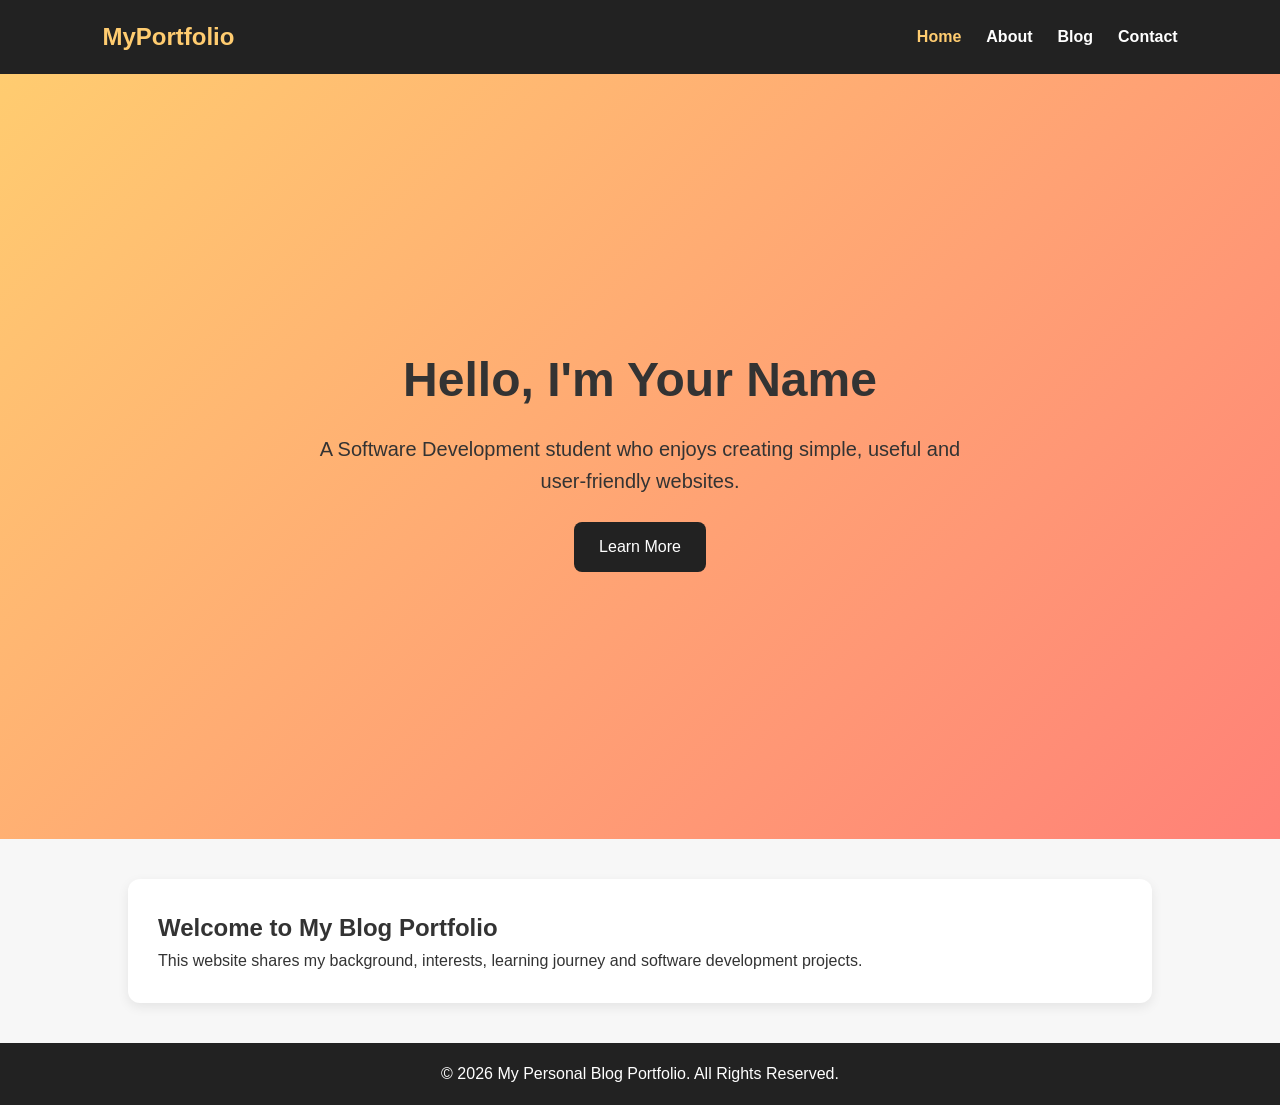
==== index.html @ 603493c1 "Initial project setup" ====
<!DOCTYPE html>
<html lang="en">
<head>
  <meta charset="UTF-8">
  <meta name="viewport" content="width=device-width, initial-scale=1.0">
  <title>My Personal Blog Portfolio</title>
  <link rel="stylesheet" href="css/style.css">
</head>
<body>

<header>
  <nav class="navbar">
    <h2 class="logo">MyPortfolio</h2>
    <ul class="nav-links" id="navLinks">
      <li><a href="index.html" class="active">Home</a></li>
      <li><a href="about.html">About</a></li>
      <li><a href="blog.html">Blog</a></li>
      <li><a href="contact.html">Contact</a></li>
    </ul>
    <button class="menu-btn" onclick="toggleMenu()">☰</button>
  </nav>
</header>

<section class="hero">
  <div class="hero-text">
    <h1>Hello, I'm Your Name</h1>
    <p>A Software Development student who enjoys creating simple, useful and user-friendly websites.</p>
    <a href="about.html" class="btn">Learn More</a>
  </div>
</section>

<section class="content">
  <h2>Welcome to My Blog Portfolio</h2>
  <p>This website shares my background, interests, learning journey and software development projects.</p>
</section>

<footer>
  <p>&copy; 2026 My Personal Blog Portfolio. All Rights Reserved.</p>
</footer>

<script src="js/script.js"></script>
</body>
</html>
---- css/style.css ----
* {
  margin: 0;
  padding: 0;
  box-sizing: border-box;
  font-family: Arial, sans-serif;
}

body {
  background: #f7f7f7;
  color: #333;
  line-height: 1.6;
}

.navbar {
  background: #222;
  color: white;
  padding: 18px 8%;
  display: flex;
  justify-content: space-between;
  align-items: center;
}

.logo {
  color: #ffcc70;
}

.nav-links {
  list-style: none;
  display: flex;
  gap: 25px;
}

.nav-links a {
  color: white;
  text-decoration: none;
  font-weight: bold;
}

.nav-links a:hover,
.nav-links .active {
  color: #ffcc70;
}

.menu-btn {
  display: none;
  background: none;
  color: white;
  font-size: 28px;
  border: none;
  cursor: pointer;
}

.hero {
  min-height: 85vh;
  background: linear-gradient(135deg, #ffcc70, #ff8177);
  display: flex;
  align-items: center;
  justify-content: center;
  text-align: center;
  padding: 40px;
}

.hero h1 {
  font-size: 48px;
  margin-bottom: 15px;
}

.hero p {
  font-size: 20px;
  max-width: 650px;
  margin: auto;
}

.btn {
  display: inline-block;
  margin-top: 25px;
  padding: 12px 25px;
  background: #222;
  color: white;
  text-decoration: none;
  border-radius: 8px;
}

.content,
.contact-box {
  width: 80%;
  margin: 40px auto;
  background: white;
  padding: 30px;
  border-radius: 12px;
  box-shadow: 0 4px 12px rgba(0,0,0,0.08);
}

.page-header {
  background: #ffcc70;
  text-align: center;
  padding: 50px 20px;
}

.page-header h1 {
  font-size: 38px;
}

.card h2 {
  margin-top: 20px;
  color: #222;
}

.skills {
  margin: 20px 0;
}

.skills span {
  display: inline-block;
  background: #222;
  color: white;
  padding: 8px 14px;
  margin: 6px;
  border-radius: 20px;
}

.blog-container {
  width: 80%;
  margin: 40px auto;
  display: grid;
  grid-template-columns: repeat(3, 1fr);
  gap: 25px;
}

.blog-card {
  background: white;
  padding: 25px;
  border-radius: 12px;
  box-shadow: 0 4px 12px rgba(0,0,0,0.08);
  transition: 0.3s;
}

.blog-card:hover {
  transform: translateY(-8px);
}

.blog-card h2 {
  margin-bottom: 15px;
  color: #222;
}

.blog-card span {
  display: block;
  margin-top: 15px;
  color: #777;
  font-size: 14px;
}

form {
  margin-top: 20px;
}

input,
textarea {
  width: 100%;
  padding: 12px;
  margin-bottom: 15px;
  border: 1px solid #ccc;
  border-radius: 8px;
}

textarea {
  height: 120px;
}

button {
  padding: 12px 25px;
  background: #222;
  color: white;
  border: none;
  border-radius: 8px;
  cursor: pointer;
}

button:hover {
  background: #444;
}

#message {
  margin-top: 15px;
  color: green;
  font-weight: bold;
}

footer {
  background: #222;
  color: white;
  text-align: center;
  padding: 18px;
  margin-top: 40px;
}

@media screen and (max-width: 768px) {
  .menu-btn {
    display: block;
  }

  .nav-links {
    display: none;
    flex-direction: column;
    background: #222;
    position: absolute;
    top: 70px;
    right: 0;
    width: 100%;
    text-align: center;
    padding: 20px;
  }

  .nav-links.show {
    display: flex;
  }

  .hero h1 {
    font-size: 34px;
  }

  .blog-container {
    grid-template-columns: 1fr;
    width: 90%;
  }

  .content,
  .contact-box {
    width: 90%;
  }
}
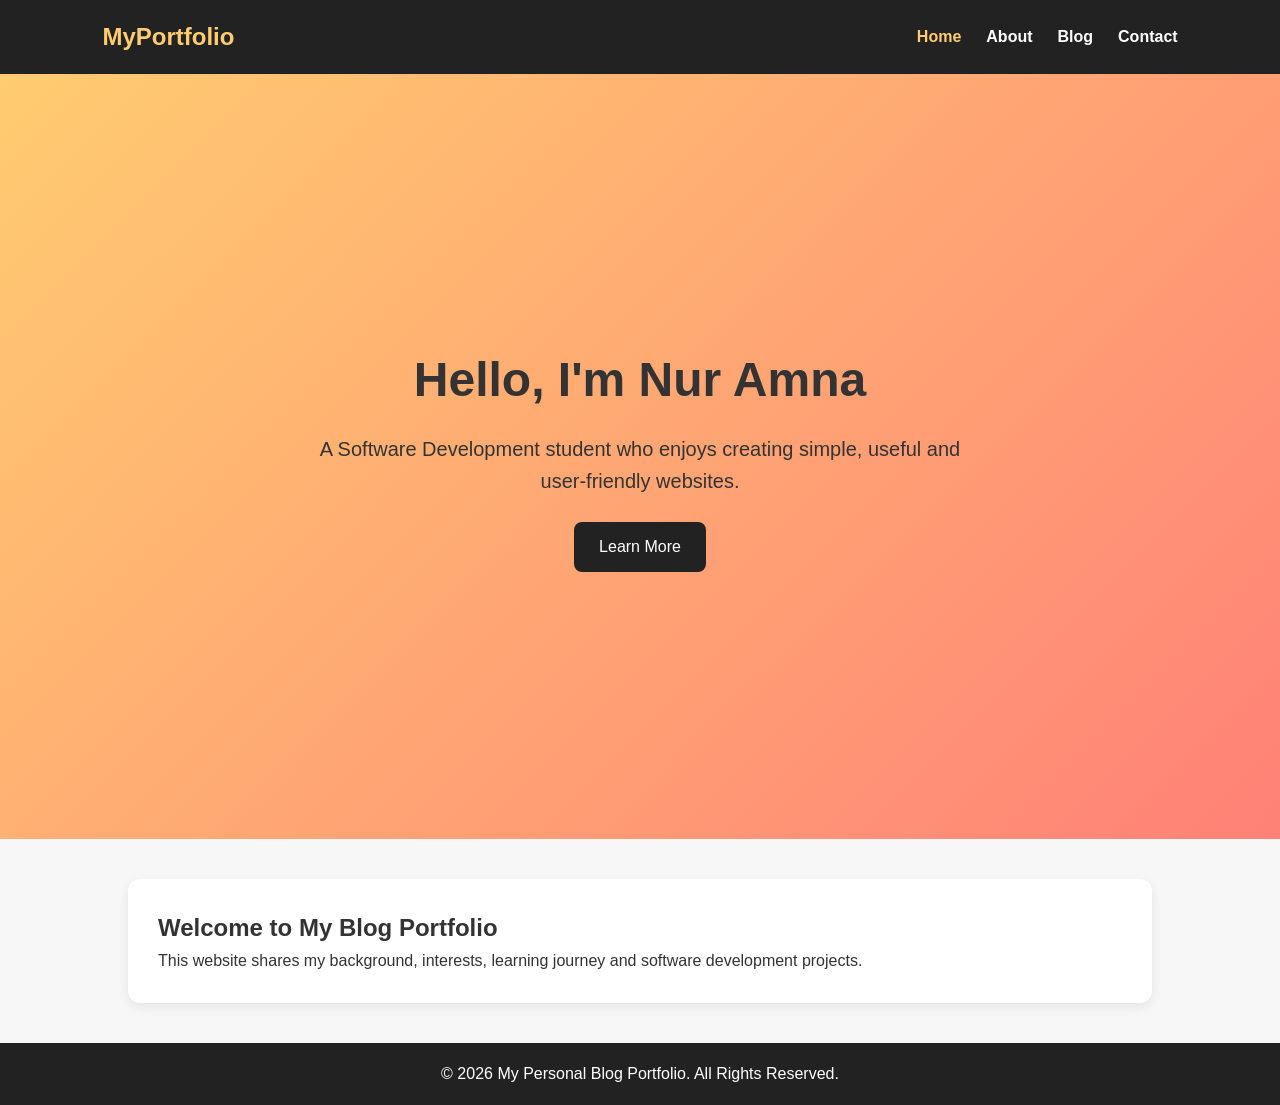
==== commit d7b0fed7: "Updated personal information" ====
--- a/index.html
+++ b/index.html
@@ -23,7 +23,7 @@
 
 <section class="hero">
   <div class="hero-text">
-    <h1>Hello, I'm Your Name</h1>
+    <h1>Hello, I'm Nur Amna</h1>
     <p>A Software Development student who enjoys creating simple, useful and user-friendly websites.</p>
     <a href="about.html" class="btn">Learn More</a>
   </div>
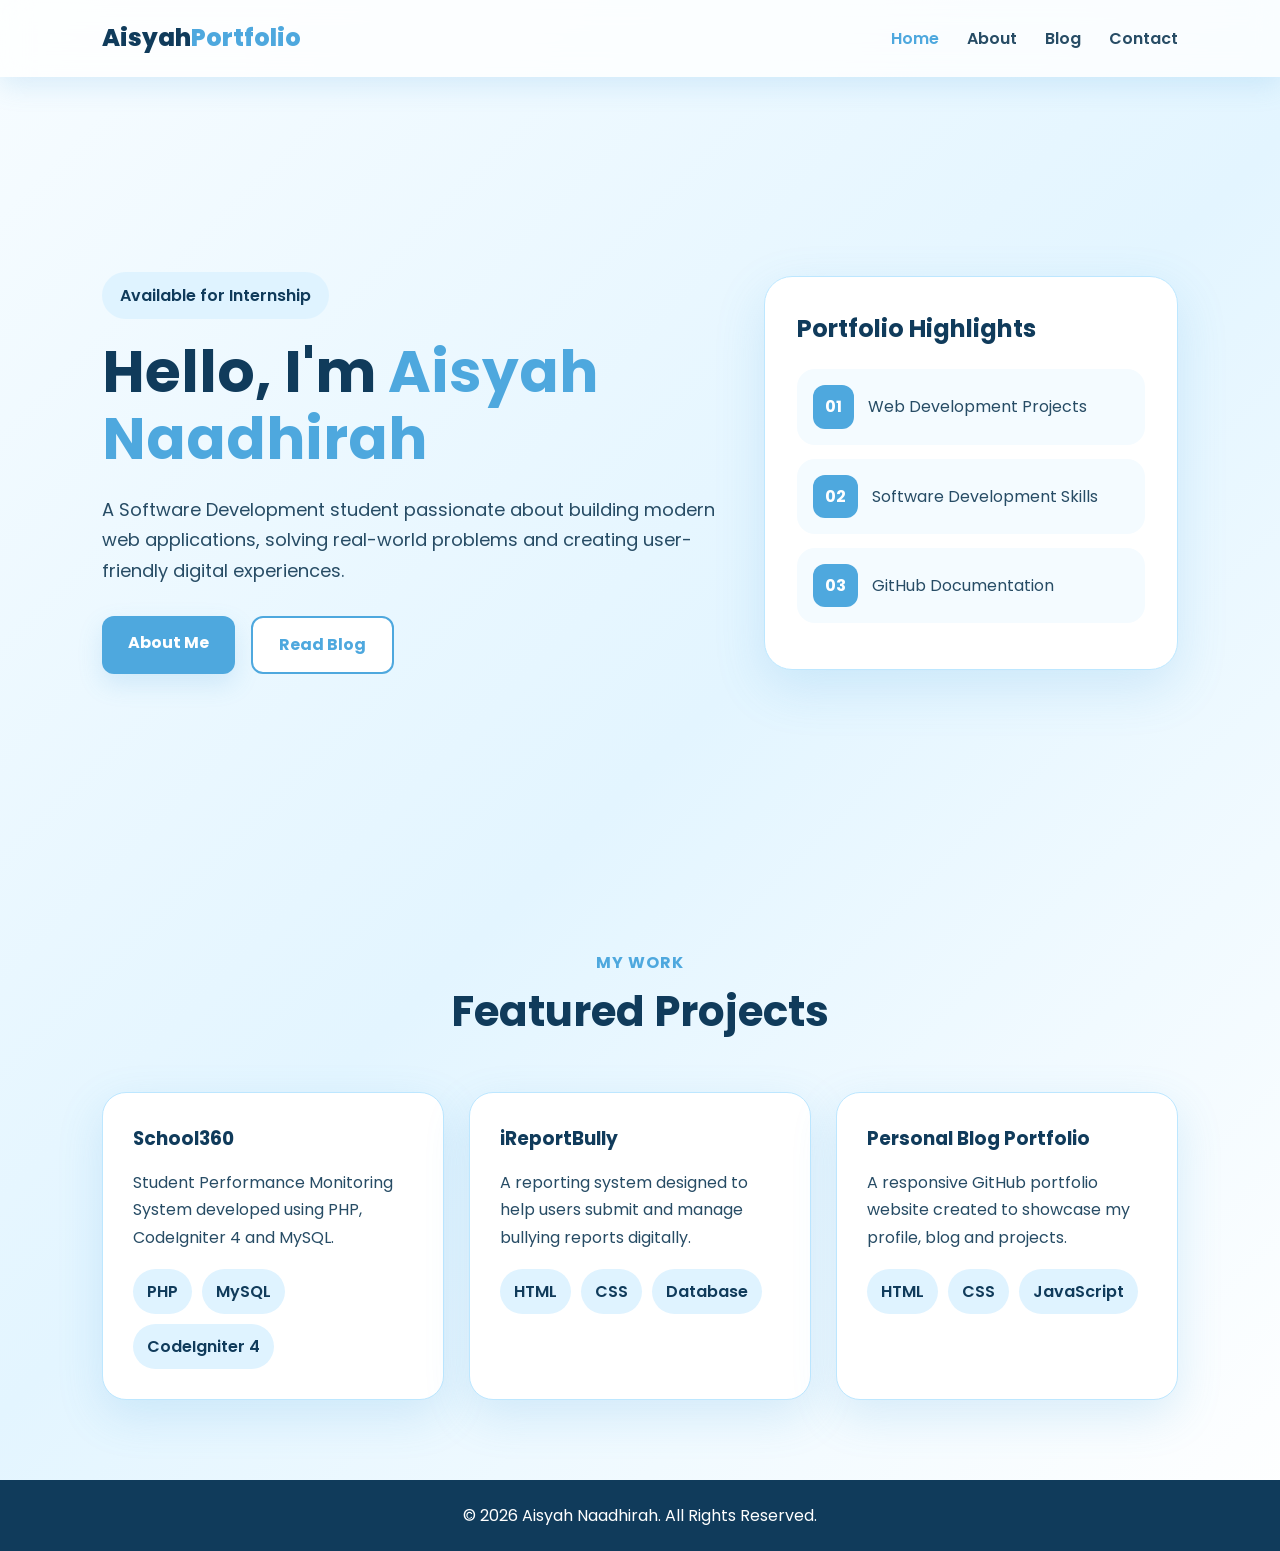
==== commit 180380a8: "Redesign portfolio with soft blue professional theme" ====
--- a/index.html
+++ b/index.html
@@ -3,39 +3,101 @@
 <head>
   <meta charset="UTF-8">
   <meta name="viewport" content="width=device-width, initial-scale=1.0">
-  <title>My Personal Blog Portfolio</title>
+  <title>Aisyah Naadhirah | Personal Blog Portfolio</title>
+  <link rel="preconnect" href="https://fonts.googleapis.com">
+  <link href="https://fonts.googleapis.com/css2?family=Poppins:wght@300;400;500;600;700;800&display=swap" rel="stylesheet">
   <link rel="stylesheet" href="css/style.css">
 </head>
 <body>
 
-<header>
+<header class="header">
   <nav class="navbar">
-    <h2 class="logo">MyPortfolio</h2>
+    <a href="index.html" class="logo">Aisyah<span>Portfolio</span></a>
+
     <ul class="nav-links" id="navLinks">
       <li><a href="index.html" class="active">Home</a></li>
       <li><a href="about.html">About</a></li>
       <li><a href="blog.html">Blog</a></li>
       <li><a href="contact.html">Contact</a></li>
     </ul>
+
     <button class="menu-btn" onclick="toggleMenu()">☰</button>
   </nav>
 </header>
 
 <section class="hero">
-  <div class="hero-text">
-    <h1>Hello, I'm Nur Amna</h1>
-    <p>A Software Development student who enjoys creating simple, useful and user-friendly websites.</p>
-    <a href="about.html" class="btn">Learn More</a>
+  <div class="hero-content fade-in">
+    <p class="tag">Available for Internship</p>
+    <h1>Hello, I'm <span>Aisyah Naadhirah</span></h1>
+    <p class="hero-text">
+      A Software Development student passionate about building modern web applications,
+      solving real-world problems and creating user-friendly digital experiences.
+    </p>
+
+    <div class="hero-buttons">
+      <a href="about.html" class="btn primary-btn">About Me</a>
+      <a href="blog.html" class="btn secondary-btn">Read Blog</a>
+    </div>
+  </div>
+
+  <div class="hero-card fade-in">
+    <h3>Portfolio Highlights</h3>
+    <div class="highlight">
+      <span>01</span>
+      <p>Web Development Projects</p>
+    </div>
+    <div class="highlight">
+      <span>02</span>
+      <p>Software Development Skills</p>
+    </div>
+    <div class="highlight">
+      <span>03</span>
+      <p>GitHub Documentation</p>
+    </div>
   </div>
 </section>
 
-<section class="content">
-  <h2>Welcome to My Blog Portfolio</h2>
-  <p>This website shares my background, interests, learning journey and software development projects.</p>
+<section class="section">
+  <div class="section-title">
+    <p>My Work</p>
+    <h2>Featured Projects</h2>
+  </div>
+
+  <div class="project-grid">
+    <div class="project-card">
+      <h3>School360</h3>
+      <p>Student Performance Monitoring System developed using PHP, CodeIgniter 4 and MySQL.</p>
+      <div class="tech">
+        <span>PHP</span>
+        <span>MySQL</span>
+        <span>CodeIgniter 4</span>
+      </div>
+    </div>
+
+    <div class="project-card">
+      <h3>iReportBully</h3>
+      <p>A reporting system designed to help users submit and manage bullying reports digitally.</p>
+      <div class="tech">
+        <span>HTML</span>
+        <span>CSS</span>
+        <span>Database</span>
+      </div>
+    </div>
+
+    <div class="project-card">
+      <h3>Personal Blog Portfolio</h3>
+      <p>A responsive GitHub portfolio website created to showcase my profile, blog and projects.</p>
+      <div class="tech">
+        <span>HTML</span>
+        <span>CSS</span>
+        <span>JavaScript</span>
+      </div>
+    </div>
+  </div>
 </section>
 
 <footer>
-  <p>&copy; 2026 My Personal Blog Portfolio. All Rights Reserved.</p>
+  <p>© 2026 Aisyah Naadhirah. All Rights Reserved.</p>
 </footer>
 
 <script src="js/script.js"></script>
--- a/css/style.css
+++ b/css/style.css
@@ -2,231 +2,432 @@
   margin: 0;
   padding: 0;
   box-sizing: border-box;
-  font-family: Arial, sans-serif;
+  font-family: 'Poppins', sans-serif;
+}
+
+:root {
+  --primary: #4ea8de;
+  --secondary: #dff3ff;
+  --accent: #bde7ff;
+  --dark: #103b5b;
+  --text: #274c65;
+  --white: #ffffff;
+  --soft: #f4fbff;
+  --shadow: rgba(78, 168, 222, 0.18);
 }
 
 body {
-  background: #f7f7f7;
-  color: #333;
-  line-height: 1.6;
+  background: linear-gradient(135deg, #f7fcff, #e3f5ff, #ffffff);
+  color: var(--text);
+  line-height: 1.7;
+}
+
+.header {
+  width: 100%;
+  padding: 18px 8%;
+  position: sticky;
+  top: 0;
+  z-index: 1000;
+  background: rgba(255, 255, 255, 0.78);
+  backdrop-filter: blur(14px);
+  box-shadow: 0 8px 28px var(--shadow);
 }
 
 .navbar {
-  background: #222;
-  color: white;
-  padding: 18px 8%;
   display: flex;
   justify-content: space-between;
   align-items: center;
 }
 
 .logo {
-  color: #ffcc70;
+  text-decoration: none;
+  font-size: 24px;
+  font-weight: 800;
+  color: var(--dark);
+}
+
+.logo span {
+  color: var(--primary);
 }
 
 .nav-links {
   list-style: none;
   display: flex;
-  gap: 25px;
+  gap: 28px;
 }
 
 .nav-links a {
-  color: white;
   text-decoration: none;
-  font-weight: bold;
+  color: var(--text);
+  font-weight: 600;
+  transition: 0.3s;
 }
 
 .nav-links a:hover,
-.nav-links .active {
-  color: #ffcc70;
+.nav-links a.active {
+  color: var(--primary);
 }
 
 .menu-btn {
   display: none;
-  background: none;
+  background: var(--primary);
   color: white;
-  font-size: 28px;
   border: none;
+  padding: 8px 14px;
+  border-radius: 10px;
+  font-size: 22px;
   cursor: pointer;
 }
 
 .hero {
-  min-height: 85vh;
-  background: linear-gradient(135deg, #ffcc70, #ff8177);
+  min-height: 88vh;
+  padding: 90px 8%;
+  display: grid;
+  grid-template-columns: 1.2fr 0.8fr;
+  gap: 40px;
+  align-items: center;
+}
+
+.tag {
+  display: inline-block;
+  background: var(--secondary);
+  color: var(--dark);
+  padding: 10px 18px;
+  border-radius: 999px;
+  font-weight: 600;
+  margin-bottom: 20px;
+}
+
+.hero h1 {
+  font-size: 58px;
+  line-height: 1.15;
+  color: var(--dark);
+  margin-bottom: 22px;
+}
+
+.hero h1 span {
+  color: var(--primary);
+}
+
+.hero-text {
+  max-width: 650px;
+  font-size: 18px;
+  color: var(--text);
+}
+
+.hero-buttons {
+  margin-top: 30px;
+  display: flex;
+  gap: 16px;
+  flex-wrap: wrap;
+}
+
+.btn {
+  text-decoration: none;
+  padding: 13px 26px;
+  border-radius: 12px;
+  font-weight: 700;
+  transition: 0.3s;
+}
+
+.primary-btn {
+  background: var(--primary);
+  color: white;
+  box-shadow: 0 10px 25px var(--shadow);
+}
+
+.secondary-btn {
+  background: white;
+  color: var(--primary);
+  border: 2px solid var(--primary);
+}
+
+.btn:hover,
+.blog-card button:hover,
+.contact-form button:hover {
+  transform: translateY(-4px);
+}
+
+.hero-card {
+  background: white;
+  padding: 32px;
+  border-radius: 28px;
+  box-shadow: 0 18px 50px var(--shadow);
+  border: 1px solid var(--accent);
+}
+
+.hero-card h3 {
+  font-size: 24px;
+  color: var(--dark);
+  margin-bottom: 20px;
+}
+
+.highlight {
   display: flex;
   align-items: center;
-  justify-content: center;
+  gap: 14px;
+  padding: 16px;
+  margin-bottom: 14px;
+  background: var(--soft);
+  border-radius: 18px;
+}
+
+.highlight span {
+  background: var(--primary);
+  color: white;
+  padding: 8px 12px;
+  border-radius: 12px;
+  font-weight: 700;
+}
+
+.section {
+  padding: 80px 8%;
+}
+
+.section-title {
   text-align: center;
-  padding: 40px;
-}
-
-.hero h1 {
-  font-size: 48px;
+  margin-bottom: 45px;
+}
+
+.section-title p,
+.page-header p {
+  color: var(--primary);
+  font-weight: 700;
+  text-transform: uppercase;
+  letter-spacing: 1px;
+}
+
+.section-title h2,
+.page-header h1 {
+  font-size: 42px;
+  color: var(--dark);
+}
+
+.project-grid,
+.blog-section,
+.contact-info,
+.skills-grid,
+.about-section {
+  display: grid;
+  gap: 25px;
+}
+
+.project-grid {
+  grid-template-columns: repeat(3, 1fr);
+}
+
+.project-card,
+.blog-card,
+.about-card,
+.contact-card,
+.contact-form {
+  background: white;
+  border-radius: 24px;
+  padding: 30px;
+  box-shadow: 0 16px 45px var(--shadow);
+  border: 1px solid var(--accent);
+  transition: 0.3s;
+}
+
+.project-card:hover,
+.blog-card:hover,
+.about-card:hover,
+.contact-card:hover {
+  transform: translateY(-8px);
+}
+
+.project-card h3,
+.blog-card h2,
+.about-card h2,
+.contact-card h3 {
+  color: var(--dark);
+  margin-bottom: 14px;
+}
+
+.tech {
+  margin-top: 18px;
+  display: flex;
+  flex-wrap: wrap;
+  gap: 10px;
+}
+
+.tech span,
+.skills-grid span {
+  background: var(--secondary);
+  color: var(--dark);
+  padding: 9px 14px;
+  border-radius: 999px;
+  font-weight: 600;
+}
+
+.page-header {
+  padding: 90px 8% 40px;
+  text-align: center;
+}
+
+.about-section {
+  padding: 40px 8%;
+  grid-template-columns: 1fr 1fr;
+}
+
+.achievement-list {
+  padding-left: 20px;
+}
+
+.achievement-list li {
+  margin-bottom: 10px;
+}
+
+.skills-grid {
+  grid-template-columns: repeat(4, 1fr);
+  text-align: center;
+}
+
+.blog-section {
+  padding: 40px 8% 90px;
+  grid-template-columns: repeat(3, 1fr);
+}
+
+.blog-date {
+  display: inline-block;
   margin-bottom: 15px;
-}
-
-.hero p {
-  font-size: 20px;
-  max-width: 650px;
-  margin: auto;
-}
-
-.btn {
-  display: inline-block;
-  margin-top: 25px;
-  padding: 12px 25px;
-  background: #222;
-  color: white;
-  text-decoration: none;
-  border-radius: 8px;
-}
-
-.content,
-.contact-box {
-  width: 80%;
-  margin: 40px auto;
-  background: white;
-  padding: 30px;
-  border-radius: 12px;
-  box-shadow: 0 4px 12px rgba(0,0,0,0.08);
-}
-
-.page-header {
-  background: #ffcc70;
-  text-align: center;
-  padding: 50px 20px;
-}
-
-.page-header h1 {
-  font-size: 38px;
-}
-
-.card h2 {
+  color: var(--primary);
+  font-weight: 700;
+}
+
+.blog-card button,
+.contact-form button {
   margin-top: 20px;
-  color: #222;
-}
-
-.skills {
-  margin: 20px 0;
-}
-
-.skills span {
-  display: inline-block;
-  background: #222;
-  color: white;
-  padding: 8px 14px;
-  margin: 6px;
-  border-radius: 20px;
-}
-
-.blog-container {
-  width: 80%;
-  margin: 40px auto;
-  display: grid;
-  grid-template-columns: repeat(3, 1fr);
-  gap: 25px;
-}
-
-.blog-card {
-  background: white;
-  padding: 25px;
-  border-radius: 12px;
-  box-shadow: 0 4px 12px rgba(0,0,0,0.08);
-  transition: 0.3s;
-}
-
-.blog-card:hover {
-  transform: translateY(-8px);
-}
-
-.blog-card h2 {
-  margin-bottom: 15px;
-  color: #222;
-}
-
-.blog-card span {
-  display: block;
-  margin-top: 15px;
-  color: #777;
-  font-size: 14px;
-}
-
-form {
-  margin-top: 20px;
-}
-
-input,
-textarea {
-  width: 100%;
-  padding: 12px;
-  margin-bottom: 15px;
-  border: 1px solid #ccc;
-  border-radius: 8px;
-}
-
-textarea {
-  height: 120px;
-}
-
-button {
-  padding: 12px 25px;
-  background: #222;
+  background: var(--primary);
   color: white;
   border: none;
-  border-radius: 8px;
+  padding: 12px 22px;
+  border-radius: 12px;
+  font-weight: 700;
   cursor: pointer;
-}
-
-button:hover {
-  background: #444;
-}
-
-#message {
-  margin-top: 15px;
-  color: green;
-  font-weight: bold;
+  transition: 0.3s;
+}
+
+.contact-section {
+  padding: 40px 8% 90px;
+  display: grid;
+  grid-template-columns: 0.8fr 1.2fr;
+  gap: 25px;
+}
+
+.contact-info {
+  grid-template-columns: 1fr;
+}
+
+.contact-form input,
+.contact-form textarea {
+  width: 100%;
+  padding: 14px;
+  margin-bottom: 15px;
+  border: 1px solid var(--accent);
+  border-radius: 12px;
+  outline: none;
+  font-size: 15px;
+}
+
+.contact-form textarea {
+  height: 140px;
+  resize: none;
+}
+
+#formMessage {
+  margin-top: 14px;
+  color: var(--primary);
+  font-weight: 700;
 }
 
 footer {
-  background: #222;
+  background: var(--dark);
   color: white;
   text-align: center;
-  padding: 18px;
-  margin-top: 40px;
-}
-
-@media screen and (max-width: 768px) {
+  padding: 22px;
+}
+
+.fade-in {
+  animation: fadeInUp 0.9s ease both;
+}
+
+@keyframes fadeInUp {
+  from {
+    opacity: 0;
+    transform: translateY(28px);
+  }
+
+  to {
+    opacity: 1;
+    transform: translateY(0);
+  }
+}
+
+@media screen and (max-width: 900px) {
+  .hero,
+  .about-section,
+  .contact-section {
+    grid-template-columns: 1fr;
+  }
+
+  .project-grid,
+  .blog-section {
+    grid-template-columns: 1fr;
+  }
+
+  .skills-grid {
+    grid-template-columns: repeat(2, 1fr);
+  }
+
+  .hero h1 {
+    font-size: 42px;
+  }
+
+  .nav-links {
+    display: none;
+    position: absolute;
+    top: 76px;
+    right: 8%;
+    width: 240px;
+    background: white;
+    flex-direction: column;
+    padding: 24px;
+    border-radius: 20px;
+    box-shadow: 0 16px 40px var(--shadow);
+  }
+
+  .nav-links.show {
+    display: flex;
+  }
+
   .menu-btn {
     display: block;
   }
-
-  .nav-links {
-    display: none;
-    flex-direction: column;
-    background: #222;
-    position: absolute;
-    top: 70px;
-    right: 0;
-    width: 100%;
-    text-align: center;
-    padding: 20px;
-  }
-
-  .nav-links.show {
-    display: flex;
+}
+
+@media screen and (max-width: 480px) {
+  .header,
+  .hero,
+  .section,
+  .page-header,
+  .about-section,
+  .blog-section,
+  .contact-section {
+    padding-left: 6%;
+    padding-right: 6%;
   }
 
   .hero h1 {
     font-size: 34px;
   }
 
-  .blog-container {
+  .section-title h2,
+  .page-header h1 {
+    font-size: 32px;
+  }
+
+  .skills-grid {
     grid-template-columns: 1fr;
-    width: 90%;
-  }
-
-  .content,
-  .contact-box {
-    width: 90%;
   }
 }
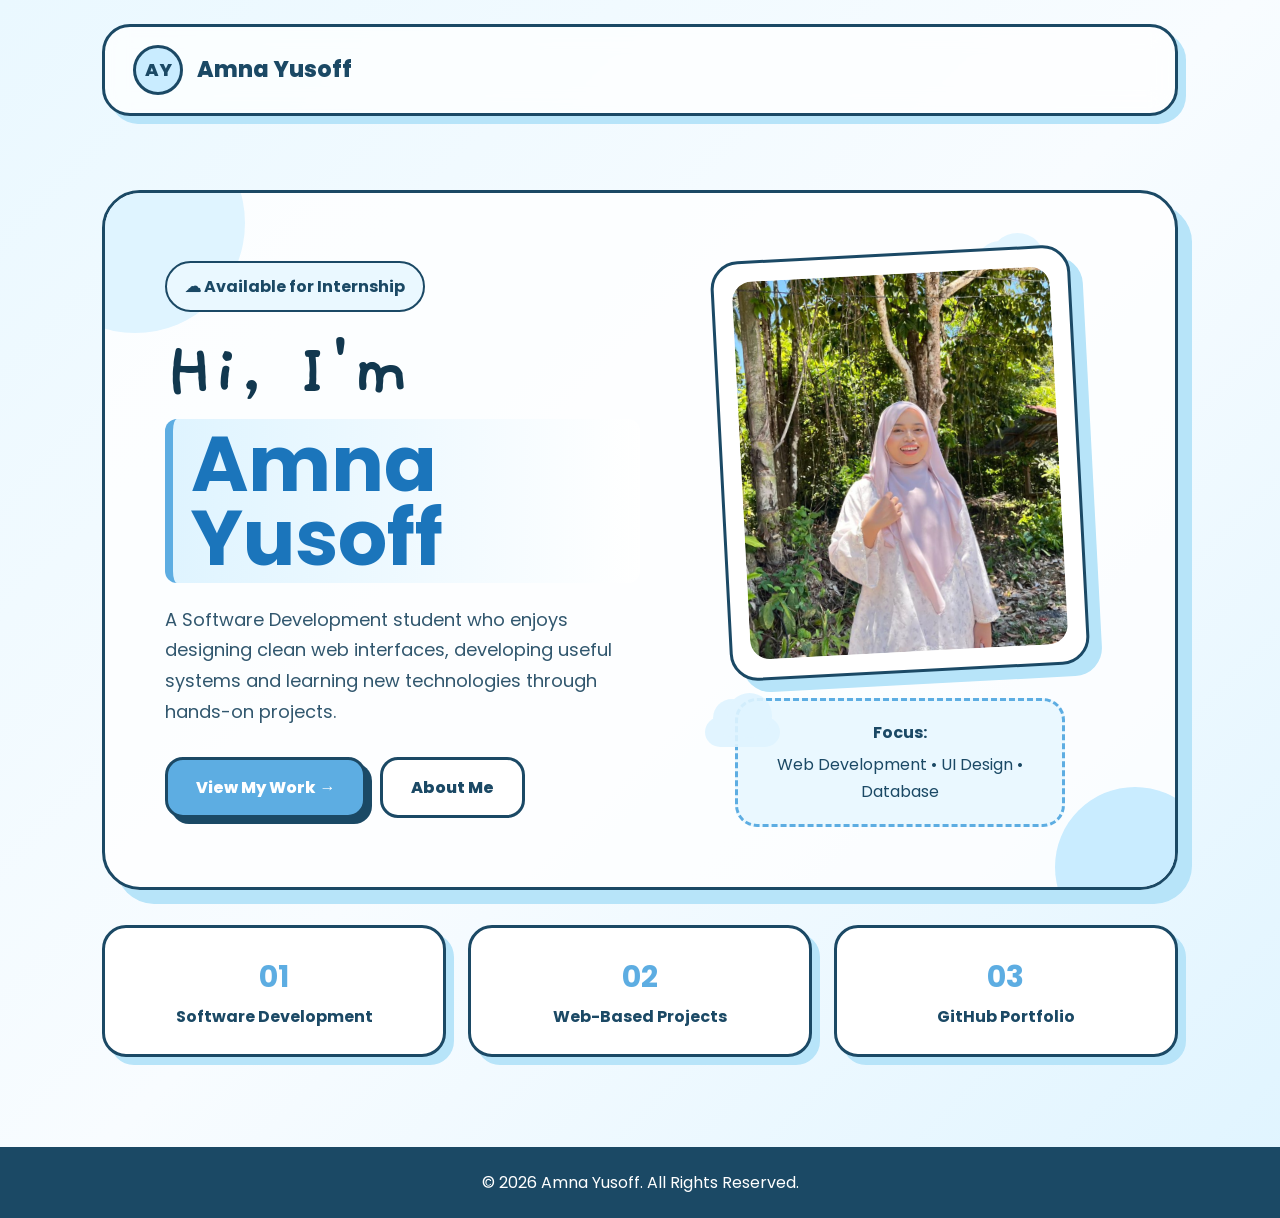
==== commit 627eb316: "Updated README and screenshots" ====
--- a/index.html
+++ b/index.html
@@ -3,101 +3,86 @@
 <head>
   <meta charset="UTF-8">
   <meta name="viewport" content="width=device-width, initial-scale=1.0">
-  <title>Aisyah Naadhirah | Personal Blog Portfolio</title>
+  <title>Amna Yusoff | Personal Portfolio</title>
   <link rel="preconnect" href="https://fonts.googleapis.com">
-  <link href="https://fonts.googleapis.com/css2?family=Poppins:wght@300;400;500;600;700;800&display=swap" rel="stylesheet">
+  <link href="https://fonts.googleapis.com/css2?family=Gaegu:wght@400;700&family=Poppins:wght@400;600;700;800&display=swap" rel="stylesheet">
   <link rel="stylesheet" href="css/style.css">
 </head>
 <body>
 
-<header class="header">
-  <nav class="navbar">
-    <a href="index.html" class="logo">Aisyah<span>Portfolio</span></a>
+<header class="cute-header">
+  <nav class="cute-navbar">
+    <div class="brand">
+      <div class="logo-bubble">AY</div>
+      <span>Amna Yusoff</span>
+    </div>
 
-    <ul class="nav-links" id="navLinks">
+    <button class="menu-btn" onclick="toggleMenu()">☰</button>
+
+    <ul class="cute-links" id="navLinks">
       <li><a href="index.html" class="active">Home</a></li>
-      <li><a href="about.html">About</a></li>
-      <li><a href="blog.html">Blog</a></li>
+      <li><a href="about.html">About Me</a></li>
+      <li><a href="blog.html">Projects & Blog</a></li>
       <li><a href="contact.html">Contact</a></li>
     </ul>
-
-    <button class="menu-btn" onclick="toggleMenu()">☰</button>
   </nav>
 </header>
 
-<section class="hero">
-  <div class="hero-content fade-in">
-    <p class="tag">Available for Internship</p>
-    <h1>Hello, I'm <span>Aisyah Naadhirah</span></h1>
-    <p class="hero-text">
-      A Software Development student passionate about building modern web applications,
-      solving real-world problems and creating user-friendly digital experiences.
-    </p>
+<main class="blue-home">
 
-    <div class="hero-buttons">
-      <a href="about.html" class="btn primary-btn">About Me</a>
-      <a href="blog.html" class="btn secondary-btn">Read Blog</a>
-    </div>
-  </div>
+  <section class="home-card">
+    <div class="home-left">
+      <p class="available">☁ Available for Internship</p>
 
-  <div class="hero-card fade-in">
-    <h3>Portfolio Highlights</h3>
-    <div class="highlight">
-      <span>01</span>
-      <p>Web Development Projects</p>
-    </div>
-    <div class="highlight">
-      <span>02</span>
-      <p>Software Development Skills</p>
-    </div>
-    <div class="highlight">
-      <span>03</span>
-      <p>GitHub Documentation</p>
-    </div>
-  </div>
-</section>
+      <h1>Hi, I'm <span>Amna Yusoff</span></h1>
 
-<section class="section">
-  <div class="section-title">
-    <p>My Work</p>
-    <h2>Featured Projects</h2>
-  </div>
+      <p class="intro-text">
+        A Software Development student who enjoys designing clean web interfaces,
+        developing useful systems and learning new technologies through hands-on projects.
+      </p>
 
-  <div class="project-grid">
-    <div class="project-card">
-      <h3>School360</h3>
-      <p>Student Performance Monitoring System developed using PHP, CodeIgniter 4 and MySQL.</p>
-      <div class="tech">
-        <span>PHP</span>
-        <span>MySQL</span>
-        <span>CodeIgniter 4</span>
+      <div class="button-row">
+        <a href="blog.html" class="cute-btn">View My Work →</a>
+        <a href="about.html" class="outline-btn">About Me</a>
       </div>
     </div>
 
-    <div class="project-card">
-      <h3>iReportBully</h3>
-      <p>A reporting system designed to help users submit and manage bullying reports digitally.</p>
-      <div class="tech">
-        <span>HTML</span>
-        <span>CSS</span>
-        <span>Database</span>
+    <div class="home-right">
+      <div class="cloud cloud-one"></div>
+      <div class="cloud cloud-two"></div>
+
+      <div class="photo-frame">
+        <img src="images/amna.jpg" alt="Amna Yusoff">
+      </div>
+
+      <div class="mini-note">
+        <strong>Focus:</strong>
+        <p>Web Development • UI Design • Database</p>
       </div>
     </div>
+  </section>
 
-    <div class="project-card">
-      <h3>Personal Blog Portfolio</h3>
-      <p>A responsive GitHub portfolio website created to showcase my profile, blog and projects.</p>
-      <div class="tech">
-        <span>HTML</span>
-        <span>CSS</span>
-        <span>JavaScript</span>
-      </div>
+  <section class="quick-info">
+    <div class="info-box">
+      <h3>01</h3>
+      <p>Software Development</p>
     </div>
-  </div>
-</section>
 
-<footer>
-  <p>© 2026 Aisyah Naadhirah. All Rights Reserved.</p>
+    <div class="info-box">
+      <h3>02</h3>
+      <p>Web-Based Projects</p>
+    </div>
+
+    <div class="info-box">
+      <h3>03</h3>
+      <p>GitHub Portfolio</p>
+    </div>
+  </section>
+
+</main>
+
+<footer class="cute-footer">
+  <p>© 2026 Amna Yusoff. All Rights Reserved.</p>
 </footer>
 
 <script src="js/script.js"></script>
--- a/css/style.css
+++ b/css/style.css
@@ -430,4 +430,653 @@
   .skills-grid {
     grid-template-columns: 1fr;
   }
+}
+
+/* ===== Soft Blue Home Redesign - Amna ===== */
+
+body {
+  font-family: 'Poppins', sans-serif;
+  background: linear-gradient(135deg, #eaf8ff, #f8fcff, #dff4ff);
+}
+
+.cute-header {
+  padding: 24px 8%;
+  background: transparent;
+}
+
+.cute-navbar {
+  position: relative;
+  max-width: 1150px;
+  margin: auto;
+  padding: 18px 28px;
+  border: 3px solid #1b4965;
+  border-radius: 28px;
+  background: rgba(255, 255, 255, 0.72);
+  backdrop-filter: blur(12px);
+  display: flex;
+  justify-content: space-between;
+  align-items: center;
+  box-shadow: 8px 8px 0 #b7e4f9;
+}
+
+.brand {
+  display: flex;
+  align-items: center;
+  gap: 14px;
+  font-size: 22px;
+  font-weight: 800;
+  color: #1b4965;
+}
+
+.logo-bubble {
+  width: 50px;
+  height: 50px;
+  border-radius: 50%;
+  background: #c9ecff;
+  border: 3px solid #1b4965;
+  display: flex;
+  align-items: center;
+  justify-content: center;
+  color: #1b4965;
+  font-weight: 800;
+  font-size: 18px;
+}
+
+.menu-btn {
+  background: #dff4ff;
+  border: 3px solid #1b4965;
+  color: #1b4965;
+  width: 50px;
+  height: 50px;
+  border-radius: 16px;
+  font-size: 28px;
+  cursor: pointer;
+}
+
+.cute-links {
+  display: none;
+  position: absolute;
+  top: 88px;
+  right: 0;
+  width: 290px;
+  background: #ffffff;
+  border: 3px solid #1b4965;
+  border-radius: 24px;
+  padding: 20px;
+  box-shadow: 8px 8px 0 #b7e4f9;
+  list-style: none;
+  z-index: 20;
+}
+
+.cute-links.show {
+  display: block;
+}
+
+.cute-links li {
+  margin: 14px 0;
+  text-align: center;
+}
+
+.cute-links a {
+  display: block;
+  text-decoration: none;
+  color: #1b4965;
+  font-weight: 700;
+  padding: 12px;
+  border-radius: 18px;
+}
+
+.cute-links a:hover,
+.cute-links a.active {
+  background: #dff4ff;
+  border: 2px solid #1b4965;
+}
+
+.blue-home {
+  padding: 50px 8% 90px;
+}
+
+.home-card {
+  max-width: 1150px;
+  margin: auto;
+  background: rgba(255, 255, 255, 0.78);
+  border: 3px solid #1b4965;
+  border-radius: 38px;
+  padding: 60px;
+  display: grid;
+  grid-template-columns: 1.05fr 0.95fr;
+  gap: 45px;
+  align-items: center;
+  box-shadow: 14px 14px 0 #b7e4f9;
+  position: relative;
+  overflow: hidden;
+}
+
+.home-card::before {
+  content: "";
+  position: absolute;
+  width: 220px;
+  height: 220px;
+  background: #dff4ff;
+  border-radius: 50%;
+  top: -80px;
+  left: -80px;
+  z-index: 0;
+}
+
+.home-card::after {
+  content: "";
+  position: absolute;
+  width: 160px;
+  height: 160px;
+  background: #c9ecff;
+  border-radius: 50%;
+  bottom: -60px;
+  right: -40px;
+  z-index: 0;
+}
+
+.home-left,
+.home-right {
+  position: relative;
+  z-index: 1;
+}
+
+.available {
+  display: inline-block;
+  background: #eaf8ff;
+  border: 2px solid #1b4965;
+  color: #1b4965;
+  padding: 10px 18px;
+  border-radius: 999px;
+  font-weight: 700;
+  margin-bottom: 22px;
+}
+
+.home-left h1 {
+  font-family: 'Gaegu', cursive;
+  font-size: 78px;
+  line-height: 0.95;
+  color: #12384f;
+  margin-bottom: 22px;
+}
+
+.home-left h1 span {
+  display: block;
+  color: #1b75bb;
+  background: linear-gradient(90deg, #dff4ff, #ffffff);
+  border-left: 8px solid #5dade2;
+  padding: 8px 18px;
+  margin-top: 10px;
+  border-radius: 12px;
+}
+
+.intro-text {
+  font-size: 18px;
+  color: #31576e;
+  max-width: 560px;
+  margin-bottom: 30px;
+}
+
+.button-row {
+  display: flex;
+  gap: 14px;
+  flex-wrap: wrap;
+}
+
+.cute-btn,
+.outline-btn {
+  display: inline-block;
+  text-decoration: none;
+  padding: 14px 28px;
+  border-radius: 18px;
+  font-weight: 800;
+  transition: 0.3s;
+}
+
+.cute-btn {
+  background: #5dade2;
+  color: white;
+  border: 3px solid #1b4965;
+  box-shadow: 6px 6px 0 #1b4965;
+}
+
+.outline-btn {
+  background: white;
+  color: #1b4965;
+  border: 3px solid #1b4965;
+}
+
+.cute-btn:hover,
+.outline-btn:hover {
+  transform: translateY(-5px);
+}
+
+.home-right {
+  display: flex;
+  flex-direction: column;
+  align-items: center;
+}
+
+.photo-frame {
+  width: 360px;
+  height: 420px;
+  background: white;
+  border: 3px solid #1b4965;
+  border-radius: 28px;
+  padding: 18px;
+  box-shadow: 12px 12px 0 #b7e4f9;
+  transform: rotate(-3deg);
+}
+
+.photo-frame img {
+  width: 100%;
+  height: 100%;
+  object-fit: cover;
+  border-radius: 20px;
+}
+
+.mini-note {
+  width: 330px;
+  margin-top: 25px;
+  background: #eaf8ff;
+  border: 3px dashed #5dade2;
+  border-radius: 22px;
+  padding: 18px;
+  color: #1b4965;
+  text-align: center;
+}
+
+.mini-note p {
+  margin-top: 5px;
+}
+
+.cloud {
+  position: absolute;
+  background: #dff4ff;
+  border-radius: 999px;
+  opacity: 0.9;
+}
+
+.cloud::before,
+.cloud::after {
+  content: "";
+  position: absolute;
+  background: #dff4ff;
+  border-radius: 50%;
+}
+
+.cloud-one {
+  width: 90px;
+  height: 35px;
+  top: 10px;
+  right: 60px;
+}
+
+.cloud-one::before {
+  width: 45px;
+  height: 45px;
+  left: 12px;
+  top: -22px;
+}
+
+.cloud-one::after {
+  width: 55px;
+  height: 55px;
+  right: 10px;
+  top: -30px;
+}
+
+.cloud-two {
+  width: 75px;
+  height: 30px;
+  bottom: 80px;
+  left: 20px;
+}
+
+.cloud-two::before {
+  width: 38px;
+  height: 38px;
+  left: 8px;
+  top: -18px;
+}
+
+.cloud-two::after {
+  width: 45px;
+  height: 45px;
+  right: 8px;
+  top: -24px;
+}
+
+.quick-info {
+  max-width: 1150px;
+  margin: 35px auto 0;
+  display: grid;
+  grid-template-columns: repeat(3, 1fr);
+  gap: 22px;
+}
+
+.info-box {
+  background: white;
+  border: 3px solid #1b4965;
+  border-radius: 24px;
+  padding: 24px;
+  box-shadow: 8px 8px 0 #b7e4f9;
+  text-align: center;
+}
+
+.info-box h3 {
+  font-size: 30px;
+  color: #5dade2;
+}
+
+.info-box p {
+  color: #1b4965;
+  font-weight: 700;
+}
+
+.cute-footer {
+  background: #1b4965;
+  color: white;
+  text-align: center;
+  padding: 22px;
+}
+
+@media screen and (max-width: 900px) {
+  .home-card {
+    grid-template-columns: 1fr;
+    padding: 40px 28px;
+  }
+
+  .home-left h1 {
+    font-size: 58px;
+  }
+
+  .photo-frame {
+    width: 300px;
+    height: 360px;
+  }
+
+  .quick-info {
+    grid-template-columns: 1fr;
+  }
+}
+
+@media screen and (max-width: 480px) {
+  .cute-header {
+    padding: 18px 5%;
+  }
+
+  .blue-home {
+    padding: 35px 5% 70px;
+  }
+
+  .brand span {
+    font-size: 18px;
+  }
+
+  .home-left h1 {
+    font-size: 48px;
+  }
+
+  .intro-text {
+    font-size: 16px;
+  }
+
+  .photo-frame {
+    width: 250px;
+    height: 310px;
+  }
+
+  .mini-note {
+    width: 250px;
+  }
+  
+  /* ===== About, Portfolio, Contact Soft Blue Pages ===== */
+
+.blue-page {
+  min-height: 100vh;
+  padding: 55px 8% 90px;
+  background: linear-gradient(135deg, #eaf8ff, #f8fcff, #dff4ff);
+}
+
+.about-hero,
+.portfolio-section,
+.contact-page {
+  max-width: 1000px;
+  margin: auto;
+  text-align: center;
+}
+
+.circle-photo {
+  width: 260px;
+  height: 260px;
+  margin: 0 auto 30px;
+  border-radius: 50%;
+  padding: 10px;
+  background: white;
+  border: 4px solid #1b4965;
+  box-shadow: 12px 12px 0 #b7e4f9;
+}
+
+.circle-photo img {
+  width: 100%;
+  height: 100%;
+  object-fit: cover;
+  border-radius: 50%;
+}
+
+.small-title {
+  color: #5dade2;
+  font-weight: 800;
+  text-transform: uppercase;
+  letter-spacing: 2px;
+  margin-bottom: 10px;
+}
+
+.about-hero h1,
+.portfolio-section h1,
+.contact-page h1 {
+  font-family: 'Gaegu', cursive;
+  font-size: 72px;
+  color: #12384f;
+  margin-bottom: 25px;
+}
+
+.about-text-card {
+  background: rgba(255, 255, 255, 0.78);
+  border: 3px solid #1b4965;
+  border-radius: 34px;
+  padding: 40px;
+  box-shadow: 12px 12px 0 #b7e4f9;
+}
+
+.about-text-card p {
+  font-size: 18px;
+  color: #31576e;
+  margin-bottom: 20px;
+}
+
+.portfolio-desc,
+.contact-desc {
+  max-width: 720px;
+  margin: 0 auto 35px;
+  font-size: 18px;
+  color: #31576e;
+}
+
+.tab-box {
+  max-width: 650px;
+  margin: 0 auto 35px;
+  background: white;
+  border: 3px solid #1b4965;
+  border-radius: 28px;
+  padding: 15px;
+  display: grid;
+  grid-template-columns: 1fr 1fr;
+  gap: 15px;
+  box-shadow: 10px 10px 0 #b7e4f9;
+}
+
+.tab-btn {
+  padding: 15px;
+  border-radius: 22px;
+  border: none;
+  background: transparent;
+  color: #1b4965;
+  font-size: 18px;
+  font-weight: 800;
+  cursor: pointer;
+}
+
+.tab-btn.active {
+  background: #dff4ff;
+  border: 3px solid #1b4965;
+}
+
+.tab-content {
+  display: none;
+}
+
+.tab-content.active {
+  display: block;
+}
+
+.project-showcase-card {
+  background: white;
+  border: 3px solid #1b4965;
+  border-radius: 34px;
+  box-shadow: 12px 12px 0 #b7e4f9;
+  overflow: hidden;
+  text-align: left;
+}
+
+.project-image {
+  height: 280px;
+  background: #eaf8ff;
+  overflow: hidden;
+}
+
+.project-image img {
+  width: 100%;
+  height: 100%;
+  object-fit: cover;
+}
+
+.project-details {
+  padding: 35px;
+}
+
+.project-details h2,
+.skill-card h2 {
+  color: #12384f;
+  font-size: 32px;
+  margin-bottom: 12px;
+}
+
+.project-details p {
+  color: #31576e;
+  font-size: 17px;
+  margin-bottom: 20px;
+}
+
+.project-tags,
+.skill-tags {
+  display: flex;
+  flex-wrap: wrap;
+  gap: 12px;
+}
+
+.project-tags span,
+.skill-tags span {
+  background: #dff4ff;
+  color: #1b4965;
+  border: 2px solid #1b4965;
+  border-radius: 999px;
+  padding: 9px 15px;
+  font-weight: 700;
+}
+
+.skills-wrapper {
+  display: grid;
+  grid-template-columns: 1fr 1fr;
+  gap: 25px;
+}
+
+.skill-card {
+  background: white;
+  border: 3px solid #1b4965;
+  border-radius: 30px;
+  padding: 35px;
+  box-shadow: 10px 10px 0 #b7e4f9;
+  text-align: left;
+}
+
+.contact-grid {
+  display: grid;
+  gap: 22px;
+  margin-top: 35px;
+}
+
+.contact-box {
+  background: white;
+  border: 3px solid #1b4965;
+  border-radius: 28px;
+  padding: 28px;
+  box-shadow: 10px 10px 0 #b7e4f9;
+}
+
+.contact-box h3 {
+  color: #12384f;
+  font-size: 24px;
+  margin-bottom: 10px;
+}
+
+.contact-box p {
+  color: #31576e;
+  font-weight: 600;
+}
+
+.social-row {
+  margin-top: 35px;
+  display: flex;
+  justify-content: center;
+  gap: 18px;
+  flex-wrap: wrap;
+}
+
+.social-row a {
+  background: #5dade2;
+  color: white;
+  border: 3px solid #1b4965;
+  border-radius: 18px;
+  padding: 13px 22px;
+  text-decoration: none;
+  font-weight: 800;
+  box-shadow: 6px 6px 0 #1b4965;
+}
+
+@media screen and (max-width: 700px) {
+  .about-hero h1,
+  .portfolio-section h1,
+  .contact-page h1 {
+    font-size: 52px;
+  }
+
+  .circle-photo {
+    width: 210px;
+    height: 210px;
+  }
+
+  .about-text-card {
+    padding: 28px;
+  }
+
+  .skills-wrapper {
+    grid-template-columns: 1fr;
+  }
+
+  .project-image {
+    height: 220px;
+  }
 }
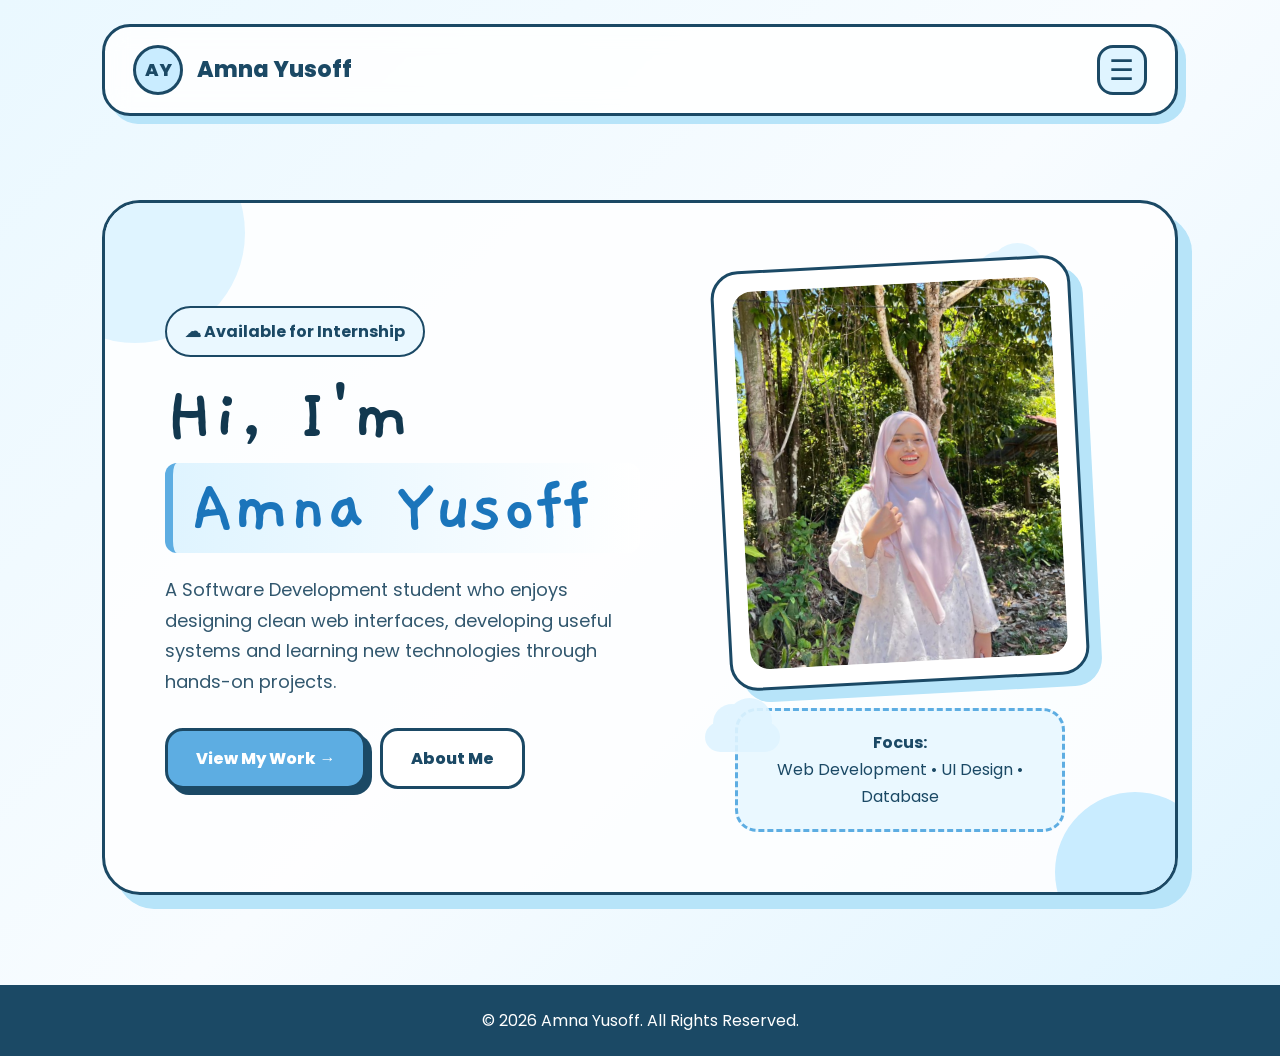
==== commit a6b17ea8: "adjust the design of this portfolio" ====
--- a/index.html
+++ b/index.html
@@ -22,7 +22,7 @@
     <ul class="cute-links" id="navLinks">
       <li><a href="index.html" class="active">Home</a></li>
       <li><a href="about.html">About Me</a></li>
-      <li><a href="blog.html">Projects & Blog</a></li>
+      <li><a href="blog.html">Blog</a></li>
       <li><a href="contact.html">Contact</a></li>
     </ul>
   </nav>
@@ -62,22 +62,7 @@
     </div>
   </section>
 
-  <section class="quick-info">
-    <div class="info-box">
-      <h3>01</h3>
-      <p>Software Development</p>
-    </div>
-
-    <div class="info-box">
-      <h3>02</h3>
-      <p>Web-Based Projects</p>
-    </div>
-
-    <div class="info-box">
-      <h3>03</h3>
-      <p>GitHub Portfolio</p>
-    </div>
-  </section>
+  
 
 </main>
 
--- a/css/style.css
+++ b/css/style.css
@@ -2,461 +2,48 @@
   margin: 0;
   padding: 0;
   box-sizing: border-box;
-  font-family: 'Poppins', sans-serif;
 }
 
 :root {
   --primary: #4ea8de;
-  --secondary: #dff3ff;
-  --accent: #bde7ff;
-  --dark: #103b5b;
-  --text: #274c65;
+  --blue: #5dade2;
+  --light-blue: #dff4ff;
+  --soft-blue: #eaf8ff;
+  --accent: #b7e4f9;
+  --dark: #1b4965;
+  --text: #31576e;
   --white: #ffffff;
-  --soft: #f4fbff;
-  --shadow: rgba(78, 168, 222, 0.18);
-}
-
-body {
-  background: linear-gradient(135deg, #f7fcff, #e3f5ff, #ffffff);
-  color: var(--text);
-  line-height: 1.7;
-}
-
-.header {
-  width: 100%;
-  padding: 18px 8%;
-  position: sticky;
-  top: 0;
-  z-index: 1000;
-  background: rgba(255, 255, 255, 0.78);
-  backdrop-filter: blur(14px);
-  box-shadow: 0 8px 28px var(--shadow);
-}
-
-.navbar {
-  display: flex;
-  justify-content: space-between;
-  align-items: center;
-}
-
-.logo {
-  text-decoration: none;
-  font-size: 24px;
-  font-weight: 800;
-  color: var(--dark);
-}
-
-.logo span {
-  color: var(--primary);
-}
-
-.nav-links {
-  list-style: none;
-  display: flex;
-  gap: 28px;
-}
-
-.nav-links a {
-  text-decoration: none;
-  color: var(--text);
-  font-weight: 600;
-  transition: 0.3s;
-}
-
-.nav-links a:hover,
-.nav-links a.active {
-  color: var(--primary);
-}
-
-.menu-btn {
-  display: none;
-  background: var(--primary);
-  color: white;
-  border: none;
-  padding: 8px 14px;
-  border-radius: 10px;
-  font-size: 22px;
-  cursor: pointer;
-}
-
-.hero {
-  min-height: 88vh;
-  padding: 90px 8%;
-  display: grid;
-  grid-template-columns: 1.2fr 0.8fr;
-  gap: 40px;
-  align-items: center;
-}
-
-.tag {
-  display: inline-block;
-  background: var(--secondary);
-  color: var(--dark);
-  padding: 10px 18px;
-  border-radius: 999px;
-  font-weight: 600;
-  margin-bottom: 20px;
-}
-
-.hero h1 {
-  font-size: 58px;
-  line-height: 1.15;
-  color: var(--dark);
-  margin-bottom: 22px;
-}
-
-.hero h1 span {
-  color: var(--primary);
-}
-
-.hero-text {
-  max-width: 650px;
-  font-size: 18px;
-  color: var(--text);
-}
-
-.hero-buttons {
-  margin-top: 30px;
-  display: flex;
-  gap: 16px;
-  flex-wrap: wrap;
-}
-
-.btn {
-  text-decoration: none;
-  padding: 13px 26px;
-  border-radius: 12px;
-  font-weight: 700;
-  transition: 0.3s;
-}
-
-.primary-btn {
-  background: var(--primary);
-  color: white;
-  box-shadow: 0 10px 25px var(--shadow);
-}
-
-.secondary-btn {
-  background: white;
-  color: var(--primary);
-  border: 2px solid var(--primary);
-}
-
-.btn:hover,
-.blog-card button:hover,
-.contact-form button:hover {
-  transform: translateY(-4px);
-}
-
-.hero-card {
-  background: white;
-  padding: 32px;
-  border-radius: 28px;
-  box-shadow: 0 18px 50px var(--shadow);
-  border: 1px solid var(--accent);
-}
-
-.hero-card h3 {
-  font-size: 24px;
-  color: var(--dark);
-  margin-bottom: 20px;
-}
-
-.highlight {
-  display: flex;
-  align-items: center;
-  gap: 14px;
-  padding: 16px;
-  margin-bottom: 14px;
-  background: var(--soft);
-  border-radius: 18px;
-}
-
-.highlight span {
-  background: var(--primary);
-  color: white;
-  padding: 8px 12px;
-  border-radius: 12px;
-  font-weight: 700;
-}
-
-.section {
-  padding: 80px 8%;
-}
-
-.section-title {
-  text-align: center;
-  margin-bottom: 45px;
-}
-
-.section-title p,
-.page-header p {
-  color: var(--primary);
-  font-weight: 700;
-  text-transform: uppercase;
-  letter-spacing: 1px;
-}
-
-.section-title h2,
-.page-header h1 {
-  font-size: 42px;
-  color: var(--dark);
-}
-
-.project-grid,
-.blog-section,
-.contact-info,
-.skills-grid,
-.about-section {
-  display: grid;
-  gap: 25px;
-}
-
-.project-grid {
-  grid-template-columns: repeat(3, 1fr);
-}
-
-.project-card,
-.blog-card,
-.about-card,
-.contact-card,
-.contact-form {
-  background: white;
-  border-radius: 24px;
-  padding: 30px;
-  box-shadow: 0 16px 45px var(--shadow);
-  border: 1px solid var(--accent);
-  transition: 0.3s;
-}
-
-.project-card:hover,
-.blog-card:hover,
-.about-card:hover,
-.contact-card:hover {
-  transform: translateY(-8px);
-}
-
-.project-card h3,
-.blog-card h2,
-.about-card h2,
-.contact-card h3 {
-  color: var(--dark);
-  margin-bottom: 14px;
-}
-
-.tech {
-  margin-top: 18px;
-  display: flex;
-  flex-wrap: wrap;
-  gap: 10px;
-}
-
-.tech span,
-.skills-grid span {
-  background: var(--secondary);
-  color: var(--dark);
-  padding: 9px 14px;
-  border-radius: 999px;
-  font-weight: 600;
-}
-
-.page-header {
-  padding: 90px 8% 40px;
-  text-align: center;
-}
-
-.about-section {
-  padding: 40px 8%;
-  grid-template-columns: 1fr 1fr;
-}
-
-.achievement-list {
-  padding-left: 20px;
-}
-
-.achievement-list li {
-  margin-bottom: 10px;
-}
-
-.skills-grid {
-  grid-template-columns: repeat(4, 1fr);
-  text-align: center;
-}
-
-.blog-section {
-  padding: 40px 8% 90px;
-  grid-template-columns: repeat(3, 1fr);
-}
-
-.blog-date {
-  display: inline-block;
-  margin-bottom: 15px;
-  color: var(--primary);
-  font-weight: 700;
-}
-
-.blog-card button,
-.contact-form button {
-  margin-top: 20px;
-  background: var(--primary);
-  color: white;
-  border: none;
-  padding: 12px 22px;
-  border-radius: 12px;
-  font-weight: 700;
-  cursor: pointer;
-  transition: 0.3s;
-}
-
-.contact-section {
-  padding: 40px 8% 90px;
-  display: grid;
-  grid-template-columns: 0.8fr 1.2fr;
-  gap: 25px;
-}
-
-.contact-info {
-  grid-template-columns: 1fr;
-}
-
-.contact-form input,
-.contact-form textarea {
-  width: 100%;
-  padding: 14px;
-  margin-bottom: 15px;
-  border: 1px solid var(--accent);
-  border-radius: 12px;
-  outline: none;
-  font-size: 15px;
-}
-
-.contact-form textarea {
-  height: 140px;
-  resize: none;
-}
-
-#formMessage {
-  margin-top: 14px;
-  color: var(--primary);
-  font-weight: 700;
-}
-
-footer {
-  background: var(--dark);
-  color: white;
-  text-align: center;
-  padding: 22px;
-}
-
-.fade-in {
-  animation: fadeInUp 0.9s ease both;
-}
-
-@keyframes fadeInUp {
-  from {
-    opacity: 0;
-    transform: translateY(28px);
-  }
-
-  to {
-    opacity: 1;
-    transform: translateY(0);
-  }
-}
-
-@media screen and (max-width: 900px) {
-  .hero,
-  .about-section,
-  .contact-section {
-    grid-template-columns: 1fr;
-  }
-
-  .project-grid,
-  .blog-section {
-    grid-template-columns: 1fr;
-  }
-
-  .skills-grid {
-    grid-template-columns: repeat(2, 1fr);
-  }
-
-  .hero h1 {
-    font-size: 42px;
-  }
-
-  .nav-links {
-    display: none;
-    position: absolute;
-    top: 76px;
-    right: 8%;
-    width: 240px;
-    background: white;
-    flex-direction: column;
-    padding: 24px;
-    border-radius: 20px;
-    box-shadow: 0 16px 40px var(--shadow);
-  }
-
-  .nav-links.show {
-    display: flex;
-  }
-
-  .menu-btn {
-    display: block;
-  }
-}
-
-@media screen and (max-width: 480px) {
-  .header,
-  .hero,
-  .section,
-  .page-header,
-  .about-section,
-  .blog-section,
-  .contact-section {
-    padding-left: 6%;
-    padding-right: 6%;
-  }
-
-  .hero h1 {
-    font-size: 34px;
-  }
-
-  .section-title h2,
-  .page-header h1 {
-    font-size: 32px;
-  }
-
-  .skills-grid {
-    grid-template-columns: 1fr;
-  }
-}
-
-/* ===== Soft Blue Home Redesign - Amna ===== */
+}
 
 body {
   font-family: 'Poppins', sans-serif;
   background: linear-gradient(135deg, #eaf8ff, #f8fcff, #dff4ff);
-}
-
+  color: var(--text);
+  line-height: 1.7;
+}
+
+/* HEADER */
 .cute-header {
   padding: 24px 8%;
   background: transparent;
+  position: relative;
+  z-index: 9999;
 }
 
 .cute-navbar {
   position: relative;
+  z-index: 10000;
   max-width: 1150px;
   margin: auto;
   padding: 18px 28px;
-  border: 3px solid #1b4965;
+  border: 3px solid var(--dark);
   border-radius: 28px;
-  background: rgba(255, 255, 255, 0.72);
+  background: rgba(255, 255, 255, 0.85);
   backdrop-filter: blur(12px);
   display: flex;
   justify-content: space-between;
   align-items: center;
-  box-shadow: 8px 8px 0 #b7e4f9;
+  box-shadow: 8px 8px 0 var(--accent);
 }
 
 .brand {
@@ -465,7 +52,7 @@
   gap: 14px;
   font-size: 22px;
   font-weight: 800;
-  color: #1b4965;
+  color: var(--dark);
 }
 
 .logo-bubble {
@@ -473,19 +60,19 @@
   height: 50px;
   border-radius: 50%;
   background: #c9ecff;
-  border: 3px solid #1b4965;
+  border: 3px solid var(--dark);
   display: flex;
   align-items: center;
   justify-content: center;
-  color: #1b4965;
+  color: var(--dark);
   font-weight: 800;
   font-size: 18px;
 }
 
 .menu-btn {
-  background: #dff4ff;
-  border: 3px solid #1b4965;
-  color: #1b4965;
+  background: var(--light-blue);
+  border: 3px solid var(--dark);
+  color: var(--dark);
   width: 50px;
   height: 50px;
   border-radius: 16px;
@@ -496,16 +83,16 @@
 .cute-links {
   display: none;
   position: absolute;
-  top: 88px;
+  top: 78px;
   right: 0;
   width: 290px;
-  background: #ffffff;
-  border: 3px solid #1b4965;
+  background: var(--white);
+  border: 3px solid var(--dark);
   border-radius: 24px;
   padding: 20px;
-  box-shadow: 8px 8px 0 #b7e4f9;
+  box-shadow: 8px 8px 0 var(--accent);
   list-style: none;
-  z-index: 20;
+  z-index: 10001;
 }
 
 .cute-links.show {
@@ -520,7 +107,7 @@
 .cute-links a {
   display: block;
   text-decoration: none;
-  color: #1b4965;
+  color: var(--dark);
   font-weight: 700;
   padding: 12px;
   border-radius: 18px;
@@ -528,28 +115,30 @@
 
 .cute-links a:hover,
 .cute-links a.active {
-  background: #dff4ff;
-  border: 2px solid #1b4965;
-}
-
+  background: var(--light-blue);
+  border: 2px solid var(--dark);
+}
+
+/* HOME */
 .blue-home {
-  padding: 50px 8% 90px;
+  padding: 25px 8% 90px;
 }
 
 .home-card {
   max-width: 1150px;
-  margin: auto;
-  background: rgba(255, 255, 255, 0.78);
-  border: 3px solid #1b4965;
+  margin: 35px auto 0;
+  background: rgba(255, 255, 255, 0.82);
+  border: 3px solid var(--dark);
   border-radius: 38px;
   padding: 60px;
   display: grid;
   grid-template-columns: 1.05fr 0.95fr;
   gap: 45px;
   align-items: center;
-  box-shadow: 14px 14px 0 #b7e4f9;
+  box-shadow: 14px 14px 0 var(--accent);
   position: relative;
   overflow: hidden;
+  z-index: 1;
 }
 
 .home-card::before {
@@ -557,7 +146,7 @@
   position: absolute;
   width: 220px;
   height: 220px;
-  background: #dff4ff;
+  background: var(--light-blue);
   border-radius: 50%;
   top: -80px;
   left: -80px;
@@ -584,9 +173,9 @@
 
 .available {
   display: inline-block;
-  background: #eaf8ff;
-  border: 2px solid #1b4965;
-  color: #1b4965;
+  background: var(--soft-blue);
+  border: 2px solid var(--dark);
+  color: var(--dark);
   padding: 10px 18px;
   border-radius: 999px;
   font-weight: 700;
@@ -604,8 +193,8 @@
 .home-left h1 span {
   display: block;
   color: #1b75bb;
-  background: linear-gradient(90deg, #dff4ff, #ffffff);
-  border-left: 8px solid #5dade2;
+  background: linear-gradient(90deg, var(--light-blue), #ffffff);
+  border-left: 8px solid var(--blue);
   padding: 8px 18px;
   margin-top: 10px;
   border-radius: 12px;
@@ -613,7 +202,7 @@
 
 .intro-text {
   font-size: 18px;
-  color: #31576e;
+  color: var(--text);
   max-width: 560px;
   margin-bottom: 30px;
 }
@@ -635,20 +224,21 @@
 }
 
 .cute-btn {
-  background: #5dade2;
+  background: var(--blue);
   color: white;
-  border: 3px solid #1b4965;
-  box-shadow: 6px 6px 0 #1b4965;
+  border: 3px solid var(--dark);
+  box-shadow: 6px 6px 0 var(--dark);
 }
 
 .outline-btn {
   background: white;
-  color: #1b4965;
-  border: 3px solid #1b4965;
+  color: var(--dark);
+  border: 3px solid var(--dark);
 }
 
 .cute-btn:hover,
-.outline-btn:hover {
+.outline-btn:hover,
+.social-row a:hover {
   transform: translateY(-5px);
 }
 
@@ -662,10 +252,10 @@
   width: 360px;
   height: 420px;
   background: white;
-  border: 3px solid #1b4965;
+  border: 3px solid var(--dark);
   border-radius: 28px;
   padding: 18px;
-  box-shadow: 12px 12px 0 #b7e4f9;
+  box-shadow: 12px 12px 0 var(--accent);
   transform: rotate(-3deg);
 }
 
@@ -673,27 +263,24 @@
   width: 100%;
   height: 100%;
   object-fit: cover;
+  object-position: center;
   border-radius: 20px;
 }
 
 .mini-note {
   width: 330px;
   margin-top: 25px;
-  background: #eaf8ff;
-  border: 3px dashed #5dade2;
+  background: var(--soft-blue);
+  border: 3px dashed var(--blue);
   border-radius: 22px;
   padding: 18px;
-  color: #1b4965;
+  color: var(--dark);
   text-align: center;
-}
-
-.mini-note p {
-  margin-top: 5px;
 }
 
 .cloud {
   position: absolute;
-  background: #dff4ff;
+  background: var(--light-blue);
   border-radius: 999px;
   opacity: 0.9;
 }
@@ -702,7 +289,7 @@
 .cloud::after {
   content: "";
   position: absolute;
-  background: #dff4ff;
+  background: var(--light-blue);
   border-radius: 50%;
 }
 
@@ -758,82 +345,24 @@
 
 .info-box {
   background: white;
-  border: 3px solid #1b4965;
+  border: 3px solid var(--dark);
   border-radius: 24px;
   padding: 24px;
-  box-shadow: 8px 8px 0 #b7e4f9;
+  box-shadow: 8px 8px 0 var(--accent);
   text-align: center;
 }
 
 .info-box h3 {
   font-size: 30px;
-  color: #5dade2;
+  color: var(--blue);
 }
 
 .info-box p {
-  color: #1b4965;
+  color: var(--dark);
   font-weight: 700;
 }
 
-.cute-footer {
-  background: #1b4965;
-  color: white;
-  text-align: center;
-  padding: 22px;
-}
-
-@media screen and (max-width: 900px) {
-  .home-card {
-    grid-template-columns: 1fr;
-    padding: 40px 28px;
-  }
-
-  .home-left h1 {
-    font-size: 58px;
-  }
-
-  .photo-frame {
-    width: 300px;
-    height: 360px;
-  }
-
-  .quick-info {
-    grid-template-columns: 1fr;
-  }
-}
-
-@media screen and (max-width: 480px) {
-  .cute-header {
-    padding: 18px 5%;
-  }
-
-  .blue-home {
-    padding: 35px 5% 70px;
-  }
-
-  .brand span {
-    font-size: 18px;
-  }
-
-  .home-left h1 {
-    font-size: 48px;
-  }
-
-  .intro-text {
-    font-size: 16px;
-  }
-
-  .photo-frame {
-    width: 250px;
-    height: 310px;
-  }
-
-  .mini-note {
-    width: 250px;
-  }
-  
-  /* ===== About, Portfolio, Contact Soft Blue Pages ===== */
-
+/* ABOUT / PORTFOLIO / CONTACT */
 .blue-page {
   min-height: 100vh;
   padding: 55px 8% 90px;
@@ -855,19 +384,20 @@
   border-radius: 50%;
   padding: 10px;
   background: white;
-  border: 4px solid #1b4965;
-  box-shadow: 12px 12px 0 #b7e4f9;
+  border: 4px solid var(--dark);
+  box-shadow: 12px 12px 0 var(--accent);
 }
 
 .circle-photo img {
   width: 100%;
   height: 100%;
   object-fit: cover;
+  object-position: center;
   border-radius: 50%;
 }
 
 .small-title {
-  color: #5dade2;
+  color: var(--blue);
   font-weight: 800;
   text-transform: uppercase;
   letter-spacing: 2px;
@@ -884,16 +414,16 @@
 }
 
 .about-text-card {
-  background: rgba(255, 255, 255, 0.78);
-  border: 3px solid #1b4965;
+  background: rgba(255, 255, 255, 0.82);
+  border: 3px solid var(--dark);
   border-radius: 34px;
   padding: 40px;
-  box-shadow: 12px 12px 0 #b7e4f9;
+  box-shadow: 12px 12px 0 var(--accent);
 }
 
 .about-text-card p {
   font-size: 18px;
-  color: #31576e;
+  color: var(--text);
   margin-bottom: 20px;
 }
 
@@ -902,20 +432,20 @@
   max-width: 720px;
   margin: 0 auto 35px;
   font-size: 18px;
-  color: #31576e;
+  color: var(--text);
 }
 
 .tab-box {
   max-width: 650px;
   margin: 0 auto 35px;
   background: white;
-  border: 3px solid #1b4965;
+  border: 3px solid var(--dark);
   border-radius: 28px;
   padding: 15px;
   display: grid;
   grid-template-columns: 1fr 1fr;
   gap: 15px;
-  box-shadow: 10px 10px 0 #b7e4f9;
+  box-shadow: 10px 10px 0 var(--accent);
 }
 
 .tab-btn {
@@ -923,15 +453,15 @@
   border-radius: 22px;
   border: none;
   background: transparent;
-  color: #1b4965;
+  color: var(--dark);
   font-size: 18px;
   font-weight: 800;
   cursor: pointer;
 }
 
 .tab-btn.active {
-  background: #dff4ff;
-  border: 3px solid #1b4965;
+  background: var(--light-blue);
+  border: 3px solid var(--dark);
 }
 
 .tab-content {
@@ -944,16 +474,16 @@
 
 .project-showcase-card {
   background: white;
-  border: 3px solid #1b4965;
+  border: 3px solid var(--dark);
   border-radius: 34px;
-  box-shadow: 12px 12px 0 #b7e4f9;
+  box-shadow: 12px 12px 0 var(--accent);
   overflow: hidden;
   text-align: left;
 }
 
 .project-image {
   height: 280px;
-  background: #eaf8ff;
+  background: var(--soft-blue);
   overflow: hidden;
 }
 
@@ -975,7 +505,7 @@
 }
 
 .project-details p {
-  color: #31576e;
+  color: var(--text);
   font-size: 17px;
   margin-bottom: 20px;
 }
@@ -989,9 +519,9 @@
 
 .project-tags span,
 .skill-tags span {
-  background: #dff4ff;
-  color: #1b4965;
-  border: 2px solid #1b4965;
+  background: var(--light-blue);
+  color: var(--dark);
+  border: 2px solid var(--dark);
   border-radius: 999px;
   padding: 9px 15px;
   font-weight: 700;
@@ -1005,10 +535,10 @@
 
 .skill-card {
   background: white;
-  border: 3px solid #1b4965;
+  border: 3px solid var(--dark);
   border-radius: 30px;
   padding: 35px;
-  box-shadow: 10px 10px 0 #b7e4f9;
+  box-shadow: 10px 10px 0 var(--accent);
   text-align: left;
 }
 
@@ -1020,10 +550,10 @@
 
 .contact-box {
   background: white;
-  border: 3px solid #1b4965;
+  border: 3px solid var(--dark);
   border-radius: 28px;
   padding: 28px;
-  box-shadow: 10px 10px 0 #b7e4f9;
+  box-shadow: 10px 10px 0 var(--accent);
 }
 
 .contact-box h3 {
@@ -1033,7 +563,7 @@
 }
 
 .contact-box p {
-  color: #31576e;
+  color: var(--text);
   font-weight: 600;
 }
 
@@ -1046,14 +576,49 @@
 }
 
 .social-row a {
-  background: #5dade2;
+  background: var(--blue);
   color: white;
-  border: 3px solid #1b4965;
+  border: 3px solid var(--dark);
   border-radius: 18px;
   padding: 13px 22px;
   text-decoration: none;
   font-weight: 800;
-  box-shadow: 6px 6px 0 #1b4965;
+  box-shadow: 6px 6px 0 var(--dark);
+  transition: 0.3s;
+}
+
+/* FOOTER */
+.cute-footer,
+footer {
+  background: var(--dark);
+  color: white;
+  text-align: center;
+  padding: 22px;
+}
+
+/* RESPONSIVE */
+@media screen and (max-width: 900px) {
+  .home-card {
+    grid-template-columns: 1fr;
+    padding: 40px 28px;
+  }
+
+  .home-left h1 {
+    font-size: 58px;
+  }
+
+  .photo-frame {
+    width: 300px;
+    height: 360px;
+  }
+
+  .quick-info {
+    grid-template-columns: 1fr;
+  }
+
+  .skills-wrapper {
+    grid-template-columns: 1fr;
+  }
 }
 
 @media screen and (max-width: 700px) {
@@ -1072,11 +637,150 @@
     padding: 28px;
   }
 
-  .skills-wrapper {
-    grid-template-columns: 1fr;
-  }
-
   .project-image {
     height: 220px;
   }
+}
+
+@media screen and (max-width: 480px) {
+  .cute-header {
+    padding: 18px 5%;
+  }
+
+  .cute-navbar {
+    padding: 15px 20px;
+  }
+
+  .brand span {
+    font-size: 18px;
+  }
+
+  .logo-bubble,
+  .menu-btn {
+    width: 46px;
+    height: 46px;
+  }
+
+  .cute-links {
+    width: 260px;
+    right: -5px;
+    top: 72px;
+  }
+
+  .blue-home {
+    padding: 25px 5% 70px;
+  }
+
+  .home-card {
+    padding: 34px 24px;
+  }
+
+  .home-left h1 {
+    font-size: 48px;
+  }
+
+  .intro-text {
+    font-size: 16px;
+  }
+
+  .photo-frame {
+    width: 250px;
+    height: 310px;
+  }
+
+  .mini-note {
+    width: 250px;
+  }
+
+  .blue-page {
+    padding: 40px 5% 70px;
+  }
+}
+.tech-grid {
+  display: grid;
+  grid-template-columns: repeat(2, 1fr);
+  gap: 18px;
+  margin-top: 20px;
+}
+
+.tech-item {
+  background: white;
+  border: 3px solid #1b4965;
+  border-radius: 20px;
+  padding: 20px;
+  text-align: center;
+  box-shadow: 6px 6px 0 #b7e4f9;
+  transition: 0.3s;
+}
+
+.tech-item:hover {
+  transform: translateY(-5px);
+}
+
+.tech-icon {
+  font-size: 40px;
+  margin-bottom: 10px;
+}
+
+.tech-item p {
+  font-weight: 700;
+  color: #1b4965;
+  margin: 0;
+}
+
+@media screen and (max-width: 700px) {
+  .tech-grid {
+    grid-template-columns: 1fr;
+  }
+}
+
+.three-tabs {
+  grid-template-columns: repeat(3, 1fr) !important;
+}
+
+.achievement-wrapper {
+  display: grid;
+  grid-template-columns: repeat(2, 1fr);
+  gap: 25px;
+}
+
+.achievement-card {
+  background: white;
+  border: 3px solid #1b4965;
+  border-radius: 30px;
+  padding: 30px;
+  box-shadow: 10px 10px 0 #b7e4f9;
+  text-align: center;
+}
+
+.achievement-icon {
+  font-size: 50px;
+  margin-bottom: 15px;
+}
+
+.achievement-card h2 {
+  color: #12384f;
+  font-size: 24px;
+  margin-bottom: 15px;
+}
+
+.achievement-card p {
+  color: #31576e;
+  line-height: 1.7;
+}
+
+.project-showcase-card {
+  margin-bottom: 0;
+}
+
+@media screen and (max-width: 900px) {
+  .achievement-wrapper {
+    grid-template-columns: 1fr;
+  }
+}
+
+@media screen and (max-width: 600px) {
+  .three-tabs {
+    grid-template-columns: 1fr !important;
+  }
 }
